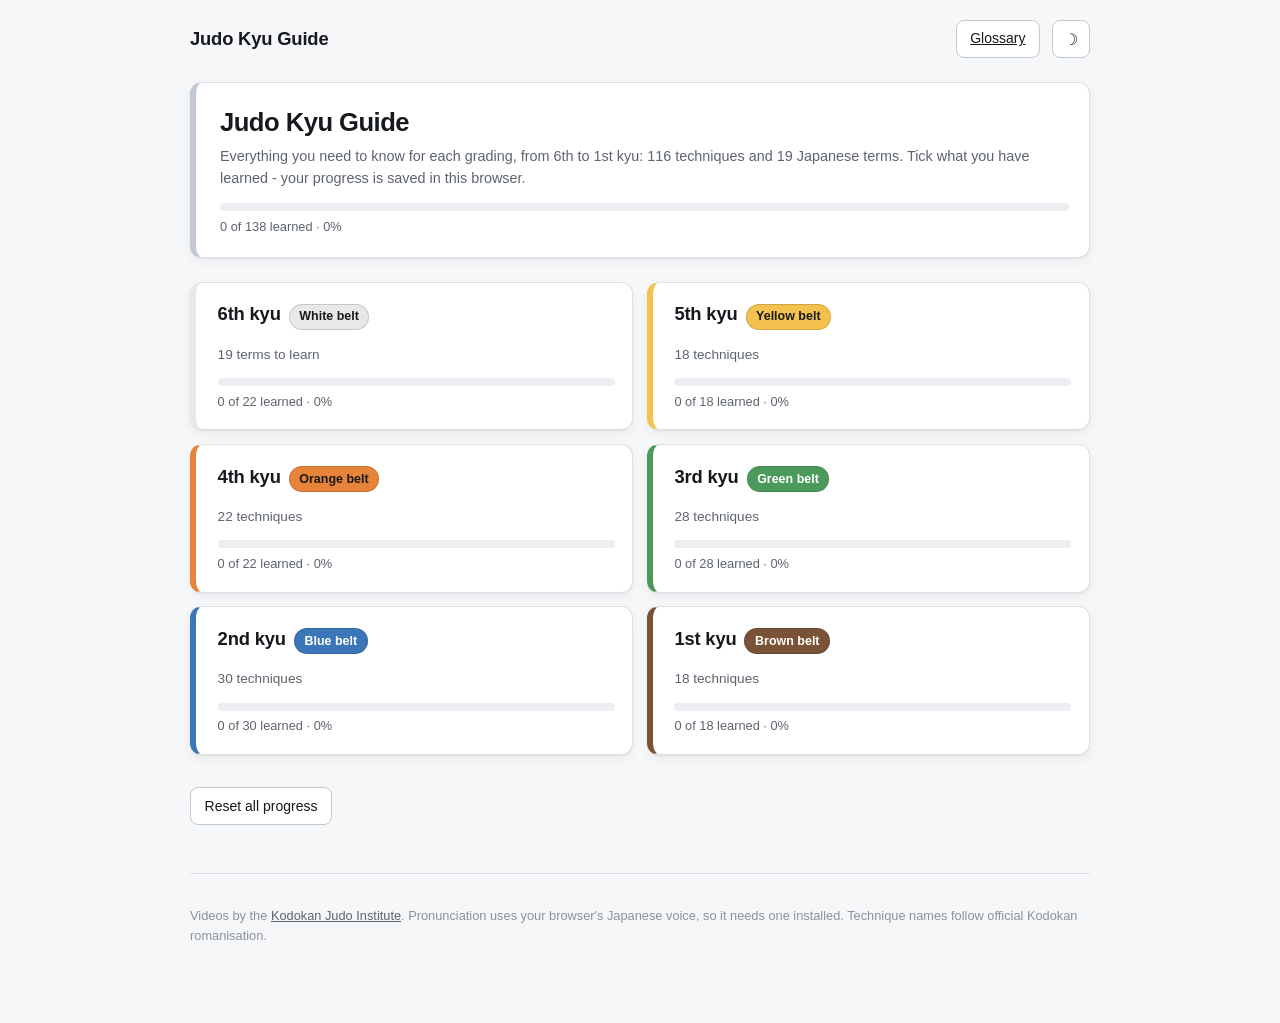
==== index.html @ fed648a0 "Judo Kyu Guide: static kyu grading checklists Static site (no framework, no build step) listing the " ====
<!DOCTYPE html>
<html lang="en" data-theme-init>
<head>
<meta charset="utf-8">
<meta name="viewport" content="width=device-width, initial-scale=1">
<title>Judo Kyu Guide - techniques and terms for every grading</title>
<meta name="description" content="Checklists of the judo techniques and Japanese terms required for each kyu grading, from 6th to 1st kyu, with Kodokan demonstration videos and Japanese pronunciation.">
<link rel="stylesheet" href="assets/css/style.css">
<script>
/* Applied before first paint so a saved dark theme does not flash white. */
try {
  var t = localStorage.getItem('kyu:theme');
  if (t === 'dark' || t === 'light') document.documentElement.setAttribute('data-theme', t);
} catch (e) {}
</script>
</head>
<body data-page="home">

<div class="wrap">
  <header class="site-header">
    <span class="brand">Judo Kyu Guide</span>
    <span class="spacer"></span>
    <a class="btn" href="glossary.html">Glossary</a>
    <button class="btn btn-icon" type="button" data-theme-toggle aria-label="Switch theme"></button>
  </header>

  <p class="notice" data-storage-notice hidden></p>

  <section class="page-head" data-page-head>
    <h1>Judo Kyu Guide</h1>
    <p class="sub">
      Everything you need to know for each grading, from 6th to 1st kyu:
      116 techniques and 19 Japanese terms. Tick what you have learned - your
      progress is saved in this browser.
    </p>
    <div class="progress" data-overall-progress>
      <div class="progress-bar"><div class="progress-fill"></div></div>
      <div class="progress-label"></div>
    </div>
  </section>

  <h2 class="visually-hidden">Grading levels</h2>
  <ul class="level-grid" data-level-grid></ul>

  <p>
    <button class="btn" type="button" data-reset-all>Reset all progress</button>
  </p>
</div>

<footer class="site-footer">
  <div class="wrap">
    <p>
      Videos by the
      <a href="https://www.youtube.com/@kodokanjudoinstitute" target="_blank" rel="noopener noreferrer">Kodokan Judo Institute</a>.
      Pronunciation uses your browser's Japanese voice, so it needs one installed.
      Technique names follow official Kodokan romanisation.
    </p>
  </div>
</footer>

<script src="data/techniques.js"></script>
<script src="data/vocabulary.js"></script>
<script src="assets/js/store.js"></script>
<script src="assets/js/speech.js"></script>
<script src="assets/js/render.js"></script>
<script src="assets/js/app.js"></script>
</body>
</html>
---- assets/css/style.css ----
/* Judo Kyu Guide - single stylesheet, no build step, no frameworks. */

:root {
  --bg: #f6f7f9;
  --bg-card: #ffffff;
  --bg-sunken: #eceef1;
  --text: #16191d;
  --text-dim: #5d646e;
  --text-faint: #8b929c;
  --border: #dde1e6;
  --border-strong: #c3c9d1;
  --accent: #b3271f;
  --accent-text: #ffffff;
  --ok: #2f7d43;
  --shadow: 0 1px 2px rgba(16, 20, 26, 0.06), 0 4px 12px rgba(16, 20, 26, 0.05);
  --radius: 12px;
  --radius-sm: 8px;
  --maxw: 900px;
  --belt: var(--border-strong);
  --belt-text: var(--text);
}

@media (prefers-color-scheme: dark) {
  :root {
    --bg: #14171b;
    --bg-card: #1c2026;
    --bg-sunken: #23282f;
    --text: #e8eaed;
    --text-dim: #a3abb6;
    --text-faint: #7b838e;
    --border: #2e343c;
    --border-strong: #3d444e;
    --accent: #e2564c;
    --accent-text: #14171b;
    --ok: #57b26f;
    --shadow: 0 1px 2px rgba(0, 0, 0, 0.4), 0 4px 14px rgba(0, 0, 0, 0.3);
  }
}

/* Explicit override wins over the media query. */
html[data-theme="light"] {
  --bg: #f6f7f9;
  --bg-card: #ffffff;
  --bg-sunken: #eceef1;
  --text: #16191d;
  --text-dim: #5d646e;
  --text-faint: #8b929c;
  --border: #dde1e6;
  --border-strong: #c3c9d1;
  --accent: #b3271f;
  --accent-text: #ffffff;
  --ok: #2f7d43;
  --shadow: 0 1px 2px rgba(16, 20, 26, 0.06), 0 4px 12px rgba(16, 20, 26, 0.05);
}

html[data-theme="dark"] {
  --bg: #14171b;
  --bg-card: #1c2026;
  --bg-sunken: #23282f;
  --text: #e8eaed;
  --text-dim: #a3abb6;
  --text-faint: #7b838e;
  --border: #2e343c;
  --border-strong: #3d444e;
  --accent: #e2564c;
  --accent-text: #14171b;
  --ok: #57b26f;
  --shadow: 0 1px 2px rgba(0, 0, 0, 0.4), 0 4px 14px rgba(0, 0, 0, 0.3);
}

*,
*::before,
*::after {
  box-sizing: border-box;
}

html {
  -webkit-text-size-adjust: 100%;
}

body {
  margin: 0;
  padding: 0 1rem 4rem;
  background: var(--bg);
  color: var(--text);
  font: 400 16px/1.55 -apple-system, BlinkMacSystemFont, "Segoe UI", Roboto,
    "Helvetica Neue", Arial, sans-serif;
  transition: background-color 0.15s ease, color 0.15s ease;
}

.wrap {
  max-width: var(--maxw);
  margin: 0 auto;
}

a {
  color: var(--accent);
}

a:hover {
  text-decoration: none;
}

:focus-visible {
  outline: 2px solid var(--accent);
  outline-offset: 2px;
  border-radius: 4px;
}

/* ---------------------------------------------------------------- header */

.site-header {
  display: flex;
  align-items: center;
  gap: 0.75rem;
  padding: 1.25rem 0 1rem;
}

.site-header h1,
.site-header .brand {
  margin: 0;
  font-size: 1.15rem;
  font-weight: 700;
  letter-spacing: -0.01em;
  color: var(--text);
  text-decoration: none;
}

.site-header .spacer {
  flex: 1;
}

.btn {
  display: inline-flex;
  align-items: center;
  justify-content: center;
  gap: 0.4rem;
  min-height: 38px;
  padding: 0 0.85rem;
  border: 1px solid var(--border-strong);
  border-radius: var(--radius-sm);
  background: var(--bg-card);
  color: var(--text);
  font-size: 0.875rem;
  font-family: inherit;
  cursor: pointer;
  transition: background-color 0.12s ease, border-color 0.12s ease;
}

.btn:hover {
  background: var(--bg-sunken);
  border-color: var(--text-faint);
}

.btn:active {
  transform: translateY(1px);
}

.btn-icon {
  min-width: 38px;
  padding: 0;
  font-size: 1rem;
}

/* ------------------------------------------------------------ breadcrumb */

.breadcrumb {
  font-size: 0.85rem;
  color: var(--text-dim);
  padding-bottom: 0.5rem;
}

.breadcrumb a {
  color: var(--text-dim);
}

/* ------------------------------------------------------------- page head */

.page-head {
  margin: 0.5rem 0 1.5rem;
  padding: 1.25rem 1.25rem 1.25rem 1.5rem;
  background: var(--bg-card);
  border: 1px solid var(--border);
  border-left: 6px solid var(--belt);
  border-radius: var(--radius);
  box-shadow: var(--shadow);
}

.page-head h1 {
  margin: 0 0 0.15rem;
  font-size: 1.6rem;
  letter-spacing: -0.02em;
}

.page-head .sub {
  margin: 0;
  color: var(--text-dim);
  font-size: 0.9rem;
}

.belt-chip {
  display: inline-block;
  padding: 0.15rem 0.6rem;
  border: 1px solid rgba(0, 0, 0, 0.14);
  border-radius: 999px;
  background: var(--belt);
  color: var(--belt-text);
  font-size: 0.78rem;
  font-weight: 600;
  vertical-align: 2px;
}

/* -------------------------------------------------------------- progress */

.progress {
  margin-top: 0.85rem;
}

.progress-bar {
  height: 8px;
  background: var(--bg-sunken);
  border-radius: 999px;
  overflow: hidden;
}

.progress-fill {
  height: 100%;
  width: 0;
  background: var(--belt);
  border-radius: 999px;
  transition: width 0.25s ease;
}

.progress-fill.is-complete {
  background: var(--ok);
}

.progress-label {
  margin-top: 0.35rem;
  font-size: 0.8rem;
  color: var(--text-dim);
  font-variant-numeric: tabular-nums;
}

/* ----------------------------------------------------------- level cards */

.level-grid {
  display: grid;
  gap: 0.85rem;
  grid-template-columns: 1fr;
  list-style: none;
  margin: 0 0 2rem;
  padding: 0;
}

@media (min-width: 640px) {
  .level-grid {
    grid-template-columns: repeat(2, 1fr);
  }
}

.level-card {
  display: block;
  padding: 1.1rem 1.1rem 1.1rem 1.35rem;
  background: var(--bg-card);
  border: 1px solid var(--border);
  border-left: 6px solid var(--belt);
  border-radius: var(--radius);
  box-shadow: var(--shadow);
  color: inherit;
  text-decoration: none;
  transition: transform 0.12s ease, border-color 0.12s ease;
}

.level-card:hover {
  transform: translateY(-2px);
  border-color: var(--border-strong);
  border-left-color: var(--belt);
}

.level-card .top {
  display: flex;
  align-items: baseline;
  gap: 0.5rem;
  margin-bottom: 0.15rem;
}

.level-card h2 {
  margin: 0;
  font-size: 1.15rem;
  letter-spacing: -0.01em;
}

.level-card .meta {
  color: var(--text-dim);
  font-size: 0.85rem;
}

.level-card .done-mark {
  margin-left: auto;
  color: var(--ok);
  font-weight: 700;
  font-size: 0.9rem;
}

/* ------------------------------------------------------------- toolbar */

.toolbar {
  display: flex;
  flex-wrap: wrap;
  gap: 0.5rem;
  align-items: center;
  margin-bottom: 1.25rem;
}

.search-input {
  flex: 1 1 12rem;
  min-height: 38px;
  padding: 0 0.7rem;
  border: 1px solid var(--border-strong);
  border-radius: var(--radius-sm);
  background: var(--bg-card);
  color: var(--text);
  font: inherit;
  font-size: 0.9rem;
}

.search-input::placeholder {
  color: var(--text-faint);
}

.toggle {
  display: inline-flex;
  align-items: center;
  gap: 0.4rem;
  min-height: 38px;
  padding: 0 0.7rem;
  border: 1px solid var(--border-strong);
  border-radius: var(--radius-sm);
  background: var(--bg-card);
  font-size: 0.875rem;
  cursor: pointer;
  user-select: none;
  white-space: nowrap;
}

.toggle input {
  accent-color: var(--accent);
  cursor: pointer;
}

/* -------------------------------------------------------------- groups */

.group {
  margin-bottom: 1.75rem;
}

.group-head {
  margin: 0 0 0.6rem;
  padding-bottom: 0.4rem;
  border-bottom: 1px solid var(--border);
}

.group-head h2 {
  margin: 0;
  font-size: 1.05rem;
  letter-spacing: -0.01em;
}

.group-head .jp {
  color: var(--text-dim);
  font-weight: 400;
  font-size: 0.95rem;
}

.group-head .en {
  display: block;
  margin-top: 0.1rem;
  color: var(--text-dim);
  font-size: 0.82rem;
  font-weight: 400;
}

.group-head .parent {
  color: var(--text-faint);
  font-size: 0.78rem;
}

/* ------------------------------------------------------------ tech list */

.tech-list {
  list-style: none;
  margin: 0;
  padding: 0;
  display: grid;
  gap: 0.5rem;
}

.tech {
  background: var(--bg-card);
  border: 1px solid var(--border);
  border-radius: var(--radius);
  box-shadow: var(--shadow);
  overflow: hidden;
}

.tech.is-done {
  border-color: var(--ok);
  background: color-mix(in srgb, var(--ok) 6%, var(--bg-card));
}

.tech[hidden] {
  display: none;
}

.tech-main {
  display: flex;
  align-items: flex-start;
  gap: 0.7rem;
  padding: 0.75rem 0.85rem;
}

.tech-check {
  flex: none;
  width: 22px;
  height: 22px;
  margin: 0.15rem 0 0;
  accent-color: var(--ok);
  cursor: pointer;
}

.tech-body {
  flex: 1;
  min-width: 0;
}

.tech-name {
  display: flex;
  flex-wrap: wrap;
  align-items: baseline;
  gap: 0.4rem 0.5rem;
}

.tech-romaji {
  font-weight: 600;
  font-size: 1.02rem;
  letter-spacing: -0.01em;
  cursor: pointer;
}

.tech.is-done .tech-romaji {
  color: var(--text-dim);
  text-decoration: line-through;
  text-decoration-thickness: 1px;
}

.tech-kanji {
  font-size: 1rem;
  color: var(--text-dim);
}

.tech-en {
  display: block;
  margin-top: 0.1rem;
  color: var(--text-dim);
  font-size: 0.85rem;
}

.tech-aka {
  display: block;
  margin-top: 0.15rem;
  color: var(--text-faint);
  font-size: 0.78rem;
}

/* ---------------------------------------------------------- tech actions */

.tech-actions {
  display: flex;
  flex-wrap: wrap;
  gap: 0.4rem;
  margin-top: 0.55rem;
}

.act {
  display: inline-flex;
  align-items: center;
  gap: 0.3rem;
  min-height: 32px;
  padding: 0 0.6rem;
  border: 1px solid var(--border-strong);
  border-radius: 999px;
  background: var(--bg-card);
  color: var(--text-dim);
  font: inherit;
  font-size: 0.8rem;
  text-decoration: none;
  cursor: pointer;
  white-space: nowrap;
  transition: background-color 0.12s ease, color 0.12s ease;
}

.act:hover {
  background: var(--bg-sunken);
  color: var(--text);
}

.act.is-speaking {
  background: var(--accent);
  border-color: var(--accent);
  color: var(--accent-text);
}

.act[disabled] {
  opacity: 0.45;
  cursor: not-allowed;
}

/* --------------------------------------------------------------- badges */

.badge {
  display: inline-block;
  padding: 0.05rem 0.45rem;
  border-radius: 999px;
  background: var(--bg-sunken);
  color: var(--text-dim);
  font-size: 0.7rem;
  font-weight: 600;
  letter-spacing: 0.02em;
  text-transform: uppercase;
  vertical-align: 1px;
}

.badge-variant {
  background: color-mix(in srgb, var(--accent) 14%, var(--bg-sunken));
  color: var(--accent);
}

.badge-related {
  text-transform: none;
  letter-spacing: 0;
  font-weight: 500;
}

/* ---------------------------------------------------------- video embed */

.tech-embed {
  padding: 0 0.85rem 0.85rem;
}

.tech-embed[hidden] {
  display: none;
}

.embed-frame {
  position: relative;
  aspect-ratio: 16 / 9;
  background: #000;
  border-radius: var(--radius-sm);
  overflow: hidden;
}

.embed-frame iframe {
  position: absolute;
  inset: 0;
  width: 100%;
  height: 100%;
  border: 0;
}

/* -------------------------------------------------------------- glossary */

.term {
  padding: 0.85rem;
  background: var(--bg-card);
  border: 1px solid var(--border);
  border-radius: var(--radius);
  box-shadow: var(--shadow);
}

.term.is-done {
  border-color: var(--ok);
  background: color-mix(in srgb, var(--ok) 6%, var(--bg-card));
}

.term-meaning {
  margin: 0.4rem 0 0;
  color: var(--text-dim);
  font-size: 0.88rem;
}

.term-syllables {
  color: var(--text-faint);
  font-size: 0.78rem;
  font-family: ui-monospace, SFMono-Regular, Menlo, monospace;
}

.term-children {
  list-style: none;
  margin: 0.6rem 0 0;
  padding: 0 0 0 0.85rem;
  border-left: 2px solid var(--border);
  display: grid;
  gap: 0.4rem;
}

/* ----------------------------------------------------------------- misc */

.notice {
  margin: 0 0 1rem;
  padding: 0.6rem 0.8rem;
  border: 1px solid var(--border-strong);
  border-radius: var(--radius-sm);
  background: var(--bg-sunken);
  color: var(--text-dim);
  font-size: 0.82rem;
}

.notice[hidden] {
  display: none;
}

.empty {
  padding: 2rem 1rem;
  text-align: center;
  color: var(--text-dim);
  font-size: 0.9rem;
}

.empty[hidden] {
  display: none;
}

.level-nav {
  display: flex;
  justify-content: space-between;
  gap: 0.5rem;
  margin-top: 2rem;
  font-size: 0.875rem;
}

.site-footer {
  max-width: var(--maxw);
  margin: 3rem auto 0;
  padding-top: 1.25rem;
  border-top: 1px solid var(--border);
  color: var(--text-faint);
  font-size: 0.8rem;
}

.site-footer a {
  color: var(--text-dim);
}

.visually-hidden {
  position: absolute;
  width: 1px;
  height: 1px;
  margin: -1px;
  padding: 0;
  overflow: hidden;
  clip: rect(0 0 0 0);
  white-space: nowrap;
  border: 0;
}

@media (prefers-reduced-motion: reduce) {
  *,
  *::before,
  *::after {
    transition-duration: 0.01ms !important;
    animation-duration: 0.01ms !important;
  }
}
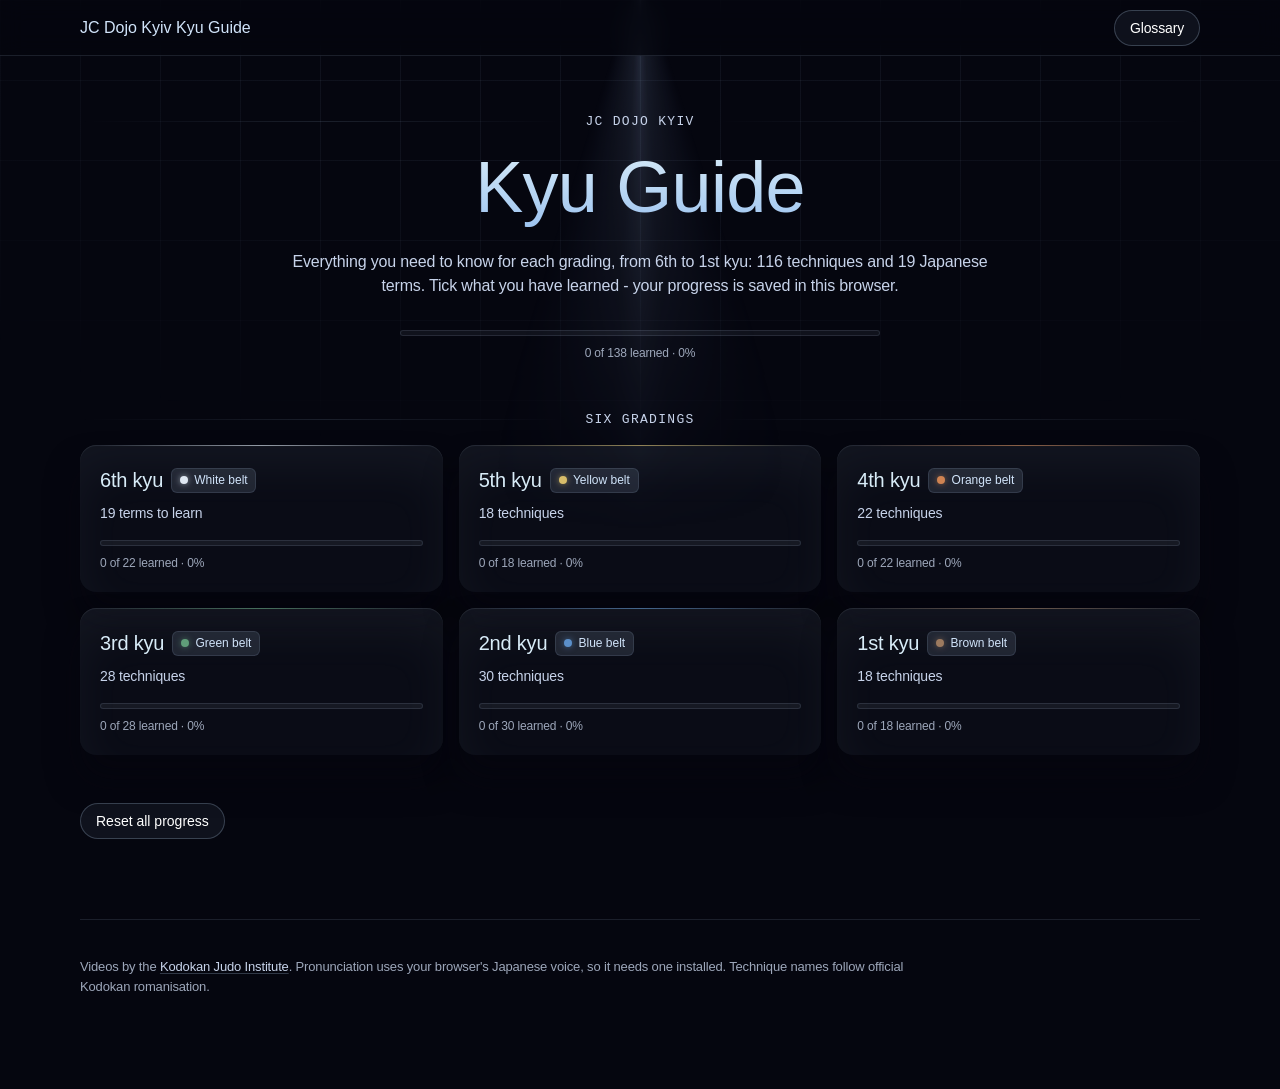
==== commit 55093198: "Rebrand to JC Dojo Kyiv and dark-first design Rebrand the site from "Judo Kyu Guide" to "JC Dojo Kyi" ====
--- a/index.html
+++ b/index.html
@@ -1,33 +1,28 @@
 <!DOCTYPE html>
-<html lang="en" data-theme-init>
+<html lang="en">
 <head>
 <meta charset="utf-8">
 <meta name="viewport" content="width=device-width, initial-scale=1">
-<title>Judo Kyu Guide - techniques and terms for every grading</title>
+<title>JC Dojo Kyiv Kyu Guide - techniques and terms for every grading</title>
 <meta name="description" content="Checklists of the judo techniques and Japanese terms required for each kyu grading, from 6th to 1st kyu, with Kodokan demonstration videos and Japanese pronunciation.">
+<meta name="color-scheme" content="dark">
+<meta name="theme-color" content="#05060f">
 <link rel="stylesheet" href="assets/css/style.css">
-<script>
-/* Applied before first paint so a saved dark theme does not flash white. */
-try {
-  var t = localStorage.getItem('kyu:theme');
-  if (t === 'dark' || t === 'light') document.documentElement.setAttribute('data-theme', t);
-} catch (e) {}
-</script>
 </head>
 <body data-page="home">
 
 <div class="wrap">
   <header class="site-header">
-    <span class="brand">Judo Kyu Guide</span>
+    <span class="brand">JC Dojo Kyiv Kyu Guide</span>
     <span class="spacer"></span>
     <a class="btn" href="glossary.html">Glossary</a>
-    <button class="btn btn-icon" type="button" data-theme-toggle aria-label="Switch theme"></button>
   </header>
 
   <p class="notice" data-storage-notice hidden></p>
 
-  <section class="page-head" data-page-head>
-    <h1>Judo Kyu Guide</h1>
+  <section class="page-head is-hero" data-page-head>
+    <p class="eyebrow">JC Dojo Kyiv</p>
+    <h1>Kyu Guide</h1>
     <p class="sub">
       Everything you need to know for each grading, from 6th to 1st kyu:
       116 techniques and 19 Japanese terms. Tick what you have learned - your
@@ -40,6 +35,7 @@
   </section>
 
   <h2 class="visually-hidden">Grading levels</h2>
+  <p class="eyebrow">Six gradings</p>
   <ul class="level-grid" data-level-grid></ul>
 
   <p>
--- a/assets/css/style.css
+++ b/assets/css/style.css
@@ -1,72 +1,85 @@
-/* Judo Kyu Guide - single stylesheet, no build step, no frameworks. */
+/* JC Dojo Kyiv Kyu Guide - single stylesheet, no build step, no frameworks.
+
+   Design language: "frosted glass cathedral at midnight" (see design.md).
+   Dark-only by design - there is no light theme and no prefers-color-scheme
+   branch, so every token below is the single source of truth.
+
+   Two rules carry most of the look:
+     1. Borders are never solid strokes - they are `inset 0 0 0 1px` shadows of
+        frosted blue-white, so edges glow instead of cutting.
+     2. Elevation is inset highlight + inset glow + cool drop, never a plain
+        drop-shadow. */
 
 :root {
-  --bg: #f6f7f9;
-  --bg-card: #ffffff;
-  --bg-sunken: #eceef1;
-  --text: #16191d;
-  --text-dim: #5d646e;
-  --text-faint: #8b929c;
-  --border: #dde1e6;
-  --border-strong: #c3c9d1;
-  --accent: #b3271f;
-  --accent-text: #ffffff;
-  --ok: #2f7d43;
-  --shadow: 0 1px 2px rgba(16, 20, 26, 0.06), 0 4px 12px rgba(16, 20, 26, 0.05);
-  --radius: 12px;
-  --radius-sm: 8px;
-  --maxw: 900px;
-  --belt: var(--border-strong);
-  --belt-text: var(--text);
-}
-
-@media (prefers-color-scheme: dark) {
-  :root {
-    --bg: #14171b;
-    --bg-card: #1c2026;
-    --bg-sunken: #23282f;
-    --text: #e8eaed;
-    --text-dim: #a3abb6;
-    --text-faint: #7b838e;
-    --border: #2e343c;
-    --border-strong: #3d444e;
-    --accent: #e2564c;
-    --accent-text: #14171b;
-    --ok: #57b26f;
-    --shadow: 0 1px 2px rgba(0, 0, 0, 0.4), 0 4px 14px rgba(0, 0, 0, 0.3);
-  }
-}
-
-/* Explicit override wins over the media query. */
-html[data-theme="light"] {
-  --bg: #f6f7f9;
-  --bg-card: #ffffff;
-  --bg-sunken: #eceef1;
-  --text: #16191d;
-  --text-dim: #5d646e;
-  --text-faint: #8b929c;
-  --border: #dde1e6;
-  --border-strong: #c3c9d1;
-  --accent: #b3271f;
-  --accent-text: #ffffff;
-  --ok: #2f7d43;
-  --shadow: 0 1px 2px rgba(16, 20, 26, 0.06), 0 4px 12px rgba(16, 20, 26, 0.05);
-}
-
-html[data-theme="dark"] {
-  --bg: #14171b;
-  --bg-card: #1c2026;
-  --bg-sunken: #23282f;
-  --text: #e8eaed;
-  --text-dim: #a3abb6;
-  --text-faint: #7b838e;
-  --border: #2e343c;
-  --border-strong: #3d444e;
-  --accent: #e2564c;
-  --accent-text: #14171b;
-  --ok: #57b26f;
-  --shadow: 0 1px 2px rgba(0, 0, 0, 0.4), 0 4px 14px rgba(0, 0, 0, 0.3);
-}
+  /* --------------------------------------------------------- design tokens */
+  --color-midnight-canvas: #05060f;
+  --color-fog-veil: #9da7ba;
+  --color-moon-mist: #c7d3ea;
+  --color-frost-glow: #d1e4fa;
+  --color-ice-highlight: #d8ecf8;
+  --color-pure-white: #ffffff;
+  --color-void-violet: #663af3;
+  --gradient-skywash: linear-gradient(180deg, #d8ecf8 0%, #98c0ef 100%);
+
+  /* Hairlines. 0.12 is the ambient edge; interactive controls step up to 0.24
+     so their outline clears the WCAG 3:1 floor for UI components. */
+  --edge: rgba(186, 215, 247, 0.12);
+  --edge-strong: rgba(186, 215, 247, 0.24);
+  --hairline: inset 0 0 0 1px var(--edge);
+  --hairline-strong: inset 0 0 0 1px var(--edge-strong);
+
+  /* Translucent surfaces, brightest last. */
+  --surface-glass: rgba(186, 214, 247, 0.03);
+  --surface-wash: rgba(186, 214, 247, 0.06);
+  --surface-wash-hi: rgba(186, 214, 247, 0.12);
+  --surface-deep: rgba(5, 6, 15, 0.72);
+
+  /* --------------------------------------------------------------- aliases */
+  --bg: var(--color-midnight-canvas);
+  --text: var(--color-frost-glow);
+  --text-head: var(--color-ice-highlight);
+  --text-dim: var(--color-moon-mist);
+  --text-faint: var(--color-fog-veil);
+  --accent: var(--color-void-violet);
+  --accent-text: var(--color-pure-white);
+
+  /* ------------------------------------------------------------- elevation */
+  --glow-sm: 0 0 6px rgba(186, 207, 247, 0.32);
+  --lift-card: inset 0 1px 1px rgba(199, 211, 234, 0.12),
+    inset 0 24px 48px rgba(199, 211, 234, 0.05),
+    0 24px 32px rgba(6, 6, 14, 0.7);
+  --lift-modal: inset 0 1px 1px rgba(216, 236, 248, 0.2),
+    inset 0 24px 48px rgba(168, 216, 245, 0.06),
+    0 16px 32px rgba(0, 0, 0, 0.3);
+
+  /* ------------------------------------------------------------ typography */
+  --font-ui: -apple-system, BlinkMacSystemFont, "Segoe UI", Roboto,
+    "Helvetica Neue", Arial, sans-serif;
+  /* Avenir Next at weight 500 gives the wide, calm display presence the system
+     asks for; it degrades to Segoe UI / Roboto elsewhere without reflowing. */
+  --font-display: "Avenir Next", Avenir, "Segoe UI Variable Display", "Segoe UI",
+    "Helvetica Neue", -apple-system, sans-serif;
+  --font-eyebrow: ui-monospace, SFMono-Regular, Menlo, Consolas,
+    "Liberation Mono", monospace;
+  /* Explicit Japanese stack: without it macOS can pick Hiragino Sans GB, which
+     renders Simplified Chinese glyph forms for shared kanji. */
+  --font-ja: "Hiragino Sans", "Hiragino Kaku Gothic ProN", "Yu Gothic Medium",
+    "Yu Gothic", "Noto Sans JP", "MS Gothic", sans-serif;
+
+  /* ---------------------------------------------------------------- shapes */
+  --radius-card: 16px;
+  --radius-input: 6px;
+  --radius-pill: 999px;
+  --maxw: 1120px;
+  --maxw-read: 860px;
+  --header-h: 56px;
+
+  /* Overridden per level by the belt colour. Only the hue is needed: the belt is
+     never used as a fill, so it has no paired foreground colour. */
+  --belt: var(--color-moon-mist);
+}
+
+/* ============================================================ foundations */
 
 *,
 *::before,
@@ -74,18 +87,74 @@
   box-sizing: border-box;
 }
 
+/* The canvas colour lives on <html>, never on <body>. The ambient layers below
+   are body::before / body::after with a negative z-index, and those paint above
+   the root background but *underneath* any background on body itself - body has
+   no stacking context of its own, so an opaque body background would hide them
+   completely. */
 html {
   -webkit-text-size-adjust: 100%;
+  background: var(--bg);
 }
 
 body {
   margin: 0;
-  padding: 0 1rem 4rem;
-  background: var(--bg);
+  padding: 0 1rem 5rem;
   color: var(--text);
-  font: 400 16px/1.55 -apple-system, BlinkMacSystemFont, "Segoe UI", Roboto,
-    "Helvetica Neue", Arial, sans-serif;
-  transition: background-color 0.15s ease, color 0.15s ease;
+  font: 400 16px/1.5 var(--font-ui);
+  letter-spacing: -0.01em;
+  min-height: 100vh;
+  position: relative;
+}
+
+/* Ambient blueprint grid - fixed, so it never scrolls with the content. */
+body::before {
+  content: "";
+  position: fixed;
+  inset: 0;
+  z-index: -2;
+  pointer-events: none;
+  background-image: repeating-linear-gradient(
+      to right,
+      rgba(186, 215, 247, 0.06) 0 1px,
+      transparent 1px 80px
+    ),
+    repeating-linear-gradient(
+      to bottom,
+      rgba(186, 215, 247, 0.06) 0 1px,
+      transparent 1px 80px
+    );
+  -webkit-mask-image: radial-gradient(ellipse 100% 70% at 50% 0%, #000 30%, transparent 75%);
+  mask-image: radial-gradient(ellipse 100% 70% at 50% 0%, #000 30%, transparent 75%);
+}
+
+/* Conic spotlight halo anchoring the top of the page. */
+body::after {
+  content: "";
+  position: fixed;
+  /* Pinned to both edges instead of a 160vw box centred with translateX: a
+     fixed element wider than the viewport enlarges the scrollable overflow
+     area, which produced a horizontal scrollbar on narrow screens. The conic
+     gradient is already centred by `at 50% -5%`, so no extra width is needed. */
+  top: 0;
+  left: 0;
+  right: 0;
+  height: 70vh;
+  z-index: -1;
+  pointer-events: none;
+  opacity: 0.55;
+  background: conic-gradient(
+    at 50% -5%,
+    transparent 45%,
+    rgba(124, 145, 182, 0.3) 49%,
+    rgba(124, 145, 182, 0.5) 50%,
+    rgba(124, 145, 182, 0.3) 51%,
+    transparent 55%
+  );
+  /* Without this the beam ends on a hard horizontal line and visibly brightens
+     whatever card it lands on; fade it out well before the content starts. */
+  -webkit-mask-image: linear-gradient(to bottom, #000 0%, transparent 85%);
+  mask-image: linear-gradient(to bottom, #000 0%, transparent 85%);
 }
 
 .wrap {
@@ -94,11 +163,14 @@
 }
 
 a {
-  color: var(--accent);
+  color: var(--text);
+  text-decoration-color: var(--edge-strong);
+  text-underline-offset: 2px;
 }
 
 a:hover {
-  text-decoration: none;
+  color: var(--color-ice-highlight);
+  text-decoration-color: currentColor;
 }
 
 :focus-visible {
@@ -107,119 +179,251 @@
   border-radius: 4px;
 }
 
-/* ---------------------------------------------------------------- header */
+[lang="ja"] {
+  font-family: var(--font-ja);
+}
+
+/* ================================================================= header */
 
 .site-header {
+  position: sticky;
+  top: 0;
+  z-index: 20;
   display: flex;
   align-items: center;
   gap: 0.75rem;
-  padding: 1.25rem 0 1rem;
+  max-width: var(--maxw);
+  margin: 0 auto;
+  /* Fixed height so the full-bleed bar below can match it exactly. */
+  height: var(--header-h);
+}
+
+/* The frosted bar is a separate fixed layer rather than an absolute one bleeding
+   to -50vw: an absolute element wider than the viewport adds a horizontal
+   scrollbar, and `overflow-x: hidden` on html/body would break position:sticky.
+   The header is always the first element on the page, so top:0 lines up. */
+.site-header::before {
+  content: "";
+  position: fixed;
+  top: 0;
+  left: 0;
+  right: 0;
+  height: var(--header-h);
+  z-index: -1;
+  background: var(--surface-deep);
+  -webkit-backdrop-filter: blur(12px);
+  backdrop-filter: blur(12px);
+  box-shadow: inset 0 -1px 0 var(--edge);
 }
 
 .site-header h1,
 .site-header .brand {
   margin: 0;
-  font-size: 1.15rem;
-  font-weight: 700;
-  letter-spacing: -0.01em;
+  font-family: var(--font-display);
+  font-size: 1rem;
+  font-weight: 500;
+  letter-spacing: 0;
   color: var(--text);
   text-decoration: none;
+  white-space: nowrap;
+}
+
+.site-header .brand:hover {
+  color: var(--color-ice-highlight);
 }
 
 .site-header .spacer {
   flex: 1;
 }
 
-.btn {
+/* ================================================================ buttons */
+
+/* Every interactive pill shares this shape: 999px radius, frost wash fill and
+   a 1px inset hairline instead of a border. */
+.btn,
+.act,
+.toggle {
   display: inline-flex;
   align-items: center;
   justify-content: center;
   gap: 0.4rem;
-  min-height: 38px;
-  padding: 0 0.85rem;
-  border: 1px solid var(--border-strong);
-  border-radius: var(--radius-sm);
-  background: var(--bg-card);
-  color: var(--text);
-  font-size: 0.875rem;
+  border: 0;
+  border-radius: var(--radius-pill);
+  background: var(--surface-wash);
+  box-shadow: var(--hairline-strong);
+  color: var(--color-pure-white);
   font-family: inherit;
   cursor: pointer;
-  transition: background-color 0.12s ease, border-color 0.12s ease;
-}
-
-.btn:hover {
-  background: var(--bg-sunken);
-  border-color: var(--text-faint);
-}
-
-.btn:active {
-  transform: translateY(1px);
+  transition: background-color 0.15s ease, box-shadow 0.15s ease, color 0.15s ease;
+}
+
+.btn {
+  min-height: 36px;
+  padding: 0 1rem;
+  font-size: 0.875rem;
+  font-weight: 500;
+  text-decoration: none;
+}
+
+.btn:hover,
+.toggle:hover {
+  background: var(--surface-wash-hi);
 }
 
 .btn-icon {
-  min-width: 38px;
+  min-width: 36px;
   padding: 0;
   font-size: 1rem;
 }
 
-/* ------------------------------------------------------------ breadcrumb */
-
-.breadcrumb {
-  font-size: 0.85rem;
-  color: var(--text-dim);
-  padding-bottom: 0.5rem;
-}
-
-.breadcrumb a {
-  color: var(--text-dim);
-}
-
-/* ------------------------------------------------------------- page head */
+/* ============================================================= eyebrow row */
+
+/* All-caps section marker flanked by fading hairlines. */
+.eyebrow {
+  display: flex;
+  align-items: center;
+  gap: 1rem;
+  margin: 0 0 1rem;
+  font-family: var(--font-eyebrow);
+  font-size: 0.8125rem;
+  font-weight: 400;
+  letter-spacing: 0.1em;
+  text-transform: uppercase;
+  color: var(--text-dim);
+  font-feature-settings: "tnum" on;
+}
+
+.eyebrow::before,
+.eyebrow::after {
+  content: "";
+  flex: 1;
+  height: 1px;
+  background: linear-gradient(90deg, transparent, var(--edge), transparent);
+}
+
+.eyebrow.is-start::before {
+  display: none;
+}
+
+/* ============================================================== hero head */
 
 .page-head {
-  margin: 0.5rem 0 1.5rem;
-  padding: 1.25rem 1.25rem 1.25rem 1.5rem;
-  background: var(--bg-card);
-  border: 1px solid var(--border);
-  border-left: 6px solid var(--belt);
-  border-radius: var(--radius);
-  box-shadow: var(--shadow);
+  margin: 2rem 0 2.5rem;
+  padding: 1.5rem;
+  background: var(--surface-glass);
+  border-radius: var(--radius-card);
+  box-shadow: var(--lift-card);
+}
+
+.page-head.is-hero {
+  margin: 3.5rem 0 3rem;
+  padding: 0;
+  background: none;
+  box-shadow: none;
+  text-align: center;
 }
 
 .page-head h1 {
-  margin: 0 0 0.15rem;
-  font-size: 1.6rem;
-  letter-spacing: -0.02em;
+  margin: 0 0 0.35rem;
+  font-family: var(--font-display);
+  font-size: clamp(1.6rem, 5vw, 2.25rem);
+  font-weight: 500;
+  line-height: 1.16;
+  letter-spacing: -0.01em;
+  color: var(--text-head);
+  display: flex;
+  flex-wrap: wrap;
+  align-items: center;
+  gap: 0.6rem;
+}
+
+/* The hero wordmark is the one place the Skywash gradient is allowed. */
+.page-head.is-hero h1 {
+  display: block;
+  font-size: clamp(2.5rem, 11vw, 4.5rem);
+  line-height: 1.1;
+  margin: 0 0 1rem;
+  background: var(--gradient-skywash);
+  -webkit-background-clip: text;
+  background-clip: text;
+  -webkit-text-fill-color: transparent;
+  color: transparent;
+  padding-bottom: 0.1em;
 }
 
 .page-head .sub {
   margin: 0;
   color: var(--text-dim);
-  font-size: 0.9rem;
-}
-
+  font-size: 0.95rem;
+  max-width: var(--maxw-read);
+}
+
+.page-head.is-hero .sub {
+  margin: 0 auto;
+  font-size: 1rem;
+  max-width: 44rem;
+}
+
+.page-head.is-hero .progress {
+  max-width: 30rem;
+  margin: 2rem auto 0;
+}
+
+/* ================================================================== belts */
+
+/* The belt colour is a signal, not a fill: a small dot plus the progress bar.
+   Large tinted areas would fight the monochrome system. */
 .belt-chip {
-  display: inline-block;
-  padding: 0.15rem 0.6rem;
-  border: 1px solid rgba(0, 0, 0, 0.14);
-  border-radius: 999px;
+  display: inline-flex;
+  align-items: center;
+  gap: 0.4rem;
+  padding: 0.2rem 0.55rem;
+  border-radius: var(--radius-input);
+  background: var(--surface-wash-hi);
+  box-shadow: var(--hairline);
+  color: var(--text);
+  font-family: var(--font-ui);
+  font-size: 0.75rem;
+  font-weight: 500;
+  letter-spacing: 0;
+  white-space: nowrap;
+}
+
+.belt-chip::before {
+  content: "";
+  width: 8px;
+  height: 8px;
+  border-radius: 50%;
   background: var(--belt);
-  color: var(--belt-text);
-  font-size: 0.78rem;
-  font-weight: 600;
-  vertical-align: 2px;
-}
-
-/* -------------------------------------------------------------- progress */
-
-.progress {
-  margin-top: 0.85rem;
-}
+  box-shadow: 0 0 6px color-mix(in srgb, var(--belt) 60%, transparent);
+  flex: none;
+}
+
+/* ============================================================= breadcrumb */
+
+.breadcrumb {
+  padding: 1.25rem 0 0;
+  font-size: 0.8125rem;
+  color: var(--text-faint);
+}
+
+.breadcrumb a {
+  color: var(--text-dim);
+  text-decoration: none;
+}
+
+.breadcrumb a:hover {
+  color: var(--text-head);
+  text-decoration: underline;
+}
+
+/* =============================================================== progress */
 
 .progress-bar {
-  height: 8px;
-  background: var(--bg-sunken);
-  border-radius: 999px;
+  height: 6px;
+  background: rgba(199, 211, 234, 0.06);
+  border-radius: var(--radius-pill);
+  box-shadow: var(--hairline);
   overflow: hidden;
 }
 
@@ -227,29 +431,31 @@
   height: 100%;
   width: 0;
   background: var(--belt);
-  border-radius: 999px;
-  transition: width 0.25s ease;
-}
-
+  border-radius: var(--radius-pill);
+  transition: width 0.3s ease, background-color 0.3s ease;
+}
+
+/* Completion is the one moment Void Violet appears. */
 .progress-fill.is-complete {
-  background: var(--ok);
+  background: var(--accent);
+  box-shadow: var(--glow-sm);
 }
 
 .progress-label {
-  margin-top: 0.35rem;
-  font-size: 0.8rem;
-  color: var(--text-dim);
+  margin-top: 0.5rem;
+  font-size: 0.75rem;
+  color: var(--text-faint);
   font-variant-numeric: tabular-nums;
 }
 
-/* ----------------------------------------------------------- level cards */
+/* ============================================================ level cards */
 
 .level-grid {
   display: grid;
-  gap: 0.85rem;
+  gap: 1rem;
   grid-template-columns: 1fr;
   list-style: none;
-  margin: 0 0 2rem;
+  margin: 0 0 3rem;
   padding: 0;
 }
 
@@ -259,87 +465,117 @@
   }
 }
 
+@media (min-width: 960px) {
+  .level-grid {
+    grid-template-columns: repeat(3, 1fr);
+  }
+}
+
 .level-card {
+  position: relative;
   display: block;
-  padding: 1.1rem 1.1rem 1.1rem 1.35rem;
-  background: var(--bg-card);
-  border: 1px solid var(--border);
-  border-left: 6px solid var(--belt);
-  border-radius: var(--radius);
-  box-shadow: var(--shadow);
+  height: 100%;
+  padding: 1.25rem;
+  background: var(--surface-glass);
+  border-radius: var(--radius-card);
+  box-shadow: var(--lift-card);
   color: inherit;
   text-decoration: none;
-  transition: transform 0.12s ease, border-color 0.12s ease;
+  overflow: hidden;
+  transition: transform 0.2s ease, box-shadow 0.2s ease;
+}
+
+/* Belt-tinted top hairline - the only chromatic edge on the card. */
+.level-card::before {
+  content: "";
+  position: absolute;
+  top: 0;
+  left: 1.25rem;
+  right: 1.25rem;
+  height: 1px;
+  background: linear-gradient(90deg, transparent, var(--belt), transparent);
+  opacity: 0.6;
 }
 
 .level-card:hover {
-  transform: translateY(-2px);
-  border-color: var(--border-strong);
-  border-left-color: var(--belt);
+  transform: translateY(-3px);
+  box-shadow: var(--lift-modal);
 }
 
 .level-card .top {
   display: flex;
-  align-items: baseline;
+  flex-wrap: wrap;
+  align-items: center;
   gap: 0.5rem;
-  margin-bottom: 0.15rem;
+  margin-bottom: 0.5rem;
 }
 
 .level-card h2 {
   margin: 0;
-  font-size: 1.15rem;
+  font-family: var(--font-display);
+  font-size: 1.25rem;
+  font-weight: 500;
   letter-spacing: -0.01em;
+  color: var(--text-head);
 }
 
 .level-card .meta {
-  color: var(--text-dim);
-  font-size: 0.85rem;
+  margin: 0 0 1rem;
+  color: var(--text-dim);
+  font-size: 0.875rem;
 }
 
 .level-card .done-mark {
   margin-left: auto;
-  color: var(--ok);
-  font-weight: 700;
-  font-size: 0.9rem;
-}
-
-/* ------------------------------------------------------------- toolbar */
+  color: var(--accent-text);
+  background: var(--accent);
+  border-radius: var(--radius-pill);
+  padding: 0.1rem 0.5rem;
+  font-size: 0.7rem;
+  font-weight: 600;
+  white-space: nowrap;
+}
+
+/* ================================================================ toolbar */
 
 .toolbar {
   display: flex;
   flex-wrap: wrap;
   gap: 0.5rem;
   align-items: center;
-  margin-bottom: 1.25rem;
+  margin-bottom: 1.5rem;
+  max-width: var(--maxw-read);
 }
 
 .search-input {
   flex: 1 1 12rem;
   min-height: 38px;
-  padding: 0 0.7rem;
-  border: 1px solid var(--border-strong);
-  border-radius: var(--radius-sm);
-  background: var(--bg-card);
-  color: var(--text);
+  padding: 0 0.85rem;
+  border: 0;
+  border-radius: var(--radius-input);
+  background: rgba(199, 211, 234, 0.06);
+  box-shadow: var(--hairline-strong);
+  color: var(--color-pure-white);
   font: inherit;
   font-size: 0.9rem;
+  transition: box-shadow 0.15s ease;
 }
 
 .search-input::placeholder {
-  color: var(--text-faint);
+  color: var(--text-dim);
+  opacity: 0.6;
+}
+
+.search-input:focus {
+  outline: none;
+  box-shadow: inset 0 0 0 1px rgba(186, 215, 247, 0.4);
 }
 
 .toggle {
-  display: inline-flex;
-  align-items: center;
-  gap: 0.4rem;
   min-height: 38px;
-  padding: 0 0.7rem;
-  border: 1px solid var(--border-strong);
-  border-radius: var(--radius-sm);
-  background: var(--bg-card);
-  font-size: 0.875rem;
-  cursor: pointer;
+  padding: 0 0.85rem;
+  font-size: 0.8125rem;
+  color: var(--text);
   user-select: none;
   white-space: nowrap;
 }
@@ -347,46 +583,66 @@
 .toggle input {
   accent-color: var(--accent);
   cursor: pointer;
-}
-
-/* -------------------------------------------------------------- groups */
+  width: 16px;
+  height: 16px;
+}
+
+/* ================================================================= groups */
 
 .group {
-  margin-bottom: 1.75rem;
-}
-
+  margin-bottom: 3rem;
+  max-width: var(--maxw-read);
+}
+
+.group[hidden] {
+  display: none;
+}
+
+/* The group heading uses the eyebrow pattern: tracked caps between hairlines. */
 .group-head {
-  margin: 0 0 0.6rem;
-  padding-bottom: 0.4rem;
-  border-bottom: 1px solid var(--border);
+  margin: 0 0 1rem;
 }
 
 .group-head h2 {
-  margin: 0;
-  font-size: 1.05rem;
-  letter-spacing: -0.01em;
+  display: flex;
+  align-items: center;
+  gap: 0.75rem;
+  margin: 0 0 0.4rem;
+  font-family: var(--font-eyebrow);
+  font-size: 0.8125rem;
+  font-weight: 400;
+  letter-spacing: 0.1em;
+  text-transform: uppercase;
+  color: var(--text-dim);
+}
+
+.group-head h2::after {
+  content: "";
+  flex: 1;
+  height: 1px;
+  background: linear-gradient(90deg, var(--edge), transparent);
 }
 
 .group-head .jp {
-  color: var(--text-dim);
-  font-weight: 400;
-  font-size: 0.95rem;
+  font-family: var(--font-ja);
+  font-size: 0.875rem;
+  letter-spacing: 0;
+  text-transform: none;
+  color: var(--text-faint);
 }
 
 .group-head .en {
   display: block;
-  margin-top: 0.1rem;
-  color: var(--text-dim);
-  font-size: 0.82rem;
-  font-weight: 400;
+  color: var(--text-faint);
+  font-size: 0.8125rem;
 }
 
 .group-head .parent {
   color: var(--text-faint);
-  font-size: 0.78rem;
-}
-
-/* ------------------------------------------------------------ tech list */
+  opacity: 0.75;
+}
+
+/* =========================================================== technique row */
 
 .tech-list {
   list-style: none;
@@ -394,19 +650,22 @@
   padding: 0;
   display: grid;
   gap: 0.5rem;
+  max-width: var(--maxw-read);
 }
 
 .tech {
-  background: var(--bg-card);
-  border: 1px solid var(--border);
-  border-radius: var(--radius);
-  box-shadow: var(--shadow);
+  background: var(--surface-glass);
+  border-radius: var(--radius-card);
+  box-shadow: var(--lift-card);
   overflow: hidden;
-}
-
+  transition: box-shadow 0.2s ease;
+}
+
+/* Learned rows step back: violet hairline, dimmed title, no extra fill. */
 .tech.is-done {
-  border-color: var(--ok);
-  background: color-mix(in srgb, var(--ok) 6%, var(--bg-card));
+  background: rgba(102, 58, 243, 0.05);
+  box-shadow: inset 0 0 0 1px rgba(102, 58, 243, 0.45),
+    inset 0 1px 1px rgba(216, 236, 248, 0.12);
 }
 
 .tech[hidden] {
@@ -416,16 +675,16 @@
 .tech-main {
   display: flex;
   align-items: flex-start;
-  gap: 0.7rem;
-  padding: 0.75rem 0.85rem;
+  gap: 0.85rem;
+  padding: 1rem;
 }
 
 .tech-check {
   flex: none;
-  width: 22px;
-  height: 22px;
-  margin: 0.15rem 0 0;
-  accent-color: var(--ok);
+  width: 20px;
+  height: 20px;
+  margin: 0.1rem 0 0;
+  accent-color: var(--accent);
   cursor: pointer;
 }
 
@@ -438,20 +697,23 @@
   display: flex;
   flex-wrap: wrap;
   align-items: baseline;
-  gap: 0.4rem 0.5rem;
+  gap: 0.4rem 0.6rem;
 }
 
 .tech-romaji {
-  font-weight: 600;
-  font-size: 1.02rem;
+  font-family: var(--font-display);
+  font-weight: 500;
+  font-size: 1.0625rem;
   letter-spacing: -0.01em;
+  color: var(--text-head);
   cursor: pointer;
 }
 
 .tech.is-done .tech-romaji {
-  color: var(--text-dim);
+  color: var(--text-faint);
   text-decoration: line-through;
   text-decoration-thickness: 1px;
+  text-decoration-color: var(--accent);
 }
 
 .tech-kanji {
@@ -461,91 +723,91 @@
 
 .tech-en {
   display: block;
-  margin-top: 0.1rem;
-  color: var(--text-dim);
-  font-size: 0.85rem;
+  margin-top: 0.2rem;
+  color: var(--text-dim);
+  font-size: 0.875rem;
 }
 
 .tech-aka {
   display: block;
-  margin-top: 0.15rem;
-  color: var(--text-faint);
-  font-size: 0.78rem;
-}
-
-/* ---------------------------------------------------------- tech actions */
+  margin-top: 0.2rem;
+  color: var(--text-faint);
+  font-size: 0.8125rem;
+}
+
+/* =========================================================== row actions */
 
 .tech-actions {
   display: flex;
   flex-wrap: wrap;
+  align-items: center;
   gap: 0.4rem;
-  margin-top: 0.55rem;
+  margin-top: 0.75rem;
 }
 
 .act {
-  display: inline-flex;
-  align-items: center;
-  gap: 0.3rem;
-  min-height: 32px;
-  padding: 0 0.6rem;
-  border: 1px solid var(--border-strong);
-  border-radius: 999px;
-  background: var(--bg-card);
-  color: var(--text-dim);
-  font: inherit;
-  font-size: 0.8rem;
+  min-height: 30px;
+  padding: 0 0.7rem;
+  background: transparent;
+  box-shadow: var(--hairline-strong);
+  color: var(--text-dim);
+  font-size: 0.75rem;
+  font-weight: 500;
   text-decoration: none;
-  cursor: pointer;
   white-space: nowrap;
-  transition: background-color 0.12s ease, color 0.12s ease;
 }
 
 .act:hover {
-  background: var(--bg-sunken);
-  color: var(--text);
+  background: var(--surface-wash);
+  color: var(--color-pure-white);
 }
 
 .act.is-speaking {
   background: var(--accent);
-  border-color: var(--accent);
+  box-shadow: none;
   color: var(--accent-text);
 }
 
 .act[disabled] {
-  opacity: 0.45;
+  opacity: 0.4;
   cursor: not-allowed;
 }
 
-/* --------------------------------------------------------------- badges */
+.act[disabled]:hover {
+  background: transparent;
+  color: var(--text-dim);
+}
+
+/* ================================================================= badges */
 
 .badge {
   display: inline-block;
-  padding: 0.05rem 0.45rem;
-  border-radius: 999px;
-  background: var(--bg-sunken);
-  color: var(--text-dim);
-  font-size: 0.7rem;
-  font-weight: 600;
+  padding: 0.2rem 0.45rem;
+  border-radius: var(--radius-input);
+  background: rgba(199, 211, 234, 0.12);
+  box-shadow: var(--hairline);
+  color: var(--color-frost-glow);
+  font-size: 0.6875rem;
+  font-weight: 500;
   letter-spacing: 0.02em;
   text-transform: uppercase;
-  vertical-align: 1px;
 }
 
 .badge-variant {
-  background: color-mix(in srgb, var(--accent) 14%, var(--bg-sunken));
-  color: var(--accent);
+  color: var(--color-ice-highlight);
 }
 
 .badge-related {
   text-transform: none;
   letter-spacing: 0;
-  font-weight: 500;
-}
-
-/* ---------------------------------------------------------- video embed */
+  color: var(--text-faint);
+  background: transparent;
+}
+
+/* =========================================================== video embed */
 
 .tech-embed {
-  padding: 0 0.85rem 0.85rem;
+  padding: 0 1rem 1rem;
 }
 
 .tech-embed[hidden] {
@@ -556,7 +818,8 @@
   position: relative;
   aspect-ratio: 16 / 9;
   background: #000;
-  border-radius: var(--radius-sm);
+  border-radius: var(--radius-input);
+  box-shadow: var(--hairline);
   overflow: hidden;
 }
 
@@ -568,52 +831,64 @@
   border: 0;
 }
 
-/* -------------------------------------------------------------- glossary */
-
-.term {
+/* =============================================================== glossary */
+
+/* Term rows reuse the .tech card; .term only tightens the internal rhythm,
+   because a term carries a meaning paragraph instead of video actions. */
+.term .tech-main {
   padding: 0.85rem;
-  background: var(--bg-card);
-  border: 1px solid var(--border);
-  border-radius: var(--radius);
-  box-shadow: var(--shadow);
-}
-
-.term.is-done {
-  border-color: var(--ok);
-  background: color-mix(in srgb, var(--ok) 6%, var(--bg-card));
 }
 
 .term-meaning {
   margin: 0.4rem 0 0;
   color: var(--text-dim);
-  font-size: 0.88rem;
+  font-size: 0.875rem;
 }
 
 .term-syllables {
   color: var(--text-faint);
-  font-size: 0.78rem;
-  font-family: ui-monospace, SFMono-Regular, Menlo, monospace;
+  font-size: 0.75rem;
+  font-family: var(--font-eyebrow);
+  letter-spacing: 0.02em;
 }
 
 .term-children {
   list-style: none;
-  margin: 0.6rem 0 0;
-  padding: 0 0 0 0.85rem;
-  border-left: 2px solid var(--border);
+  margin: 0 1rem 1rem 2.85rem;
+  padding: 0;
   display: grid;
   gap: 0.4rem;
 }
 
-/* ----------------------------------------------------------------- misc */
+/* Nested rows sit inside a parent card, so they drop their own elevation. */
+.term-children .tech {
+  background: var(--surface-wash);
+  box-shadow: var(--hairline);
+}
+
+.term-children .tech.is-done {
+  background: rgba(102, 58, 243, 0.05);
+  box-shadow: inset 0 0 0 1px rgba(102, 58, 243, 0.45);
+}
+
+.term-children .tech-main {
+  padding: 0.6rem 0.75rem;
+}
+
+.term-children .tech-romaji {
+  font-size: 0.9375rem;
+}
+
+/* =================================================================== misc */
 
 .notice {
-  margin: 0 0 1rem;
-  padding: 0.6rem 0.8rem;
-  border: 1px solid var(--border-strong);
-  border-radius: var(--radius-sm);
-  background: var(--bg-sunken);
-  color: var(--text-dim);
-  font-size: 0.82rem;
+  margin: 1.25rem 0 0;
+  padding: 0.7rem 0.9rem;
+  border-radius: var(--radius-input);
+  background: var(--surface-wash);
+  box-shadow: var(--hairline);
+  color: var(--text-dim);
+  font-size: 0.8125rem;
 }
 
 .notice[hidden] {
@@ -621,9 +896,9 @@
 }
 
 .empty {
-  padding: 2rem 1rem;
+  padding: 3rem 1rem;
   text-align: center;
-  color: var(--text-dim);
+  color: var(--text-faint);
   font-size: 0.9rem;
 }
 
@@ -635,17 +910,33 @@
   display: flex;
   justify-content: space-between;
   gap: 0.5rem;
-  margin-top: 2rem;
+  margin-top: 3rem;
+  padding-top: 1.5rem;
   font-size: 0.875rem;
+  border-top: 1px solid var(--edge);
+}
+
+.level-nav a {
+  color: var(--text-dim);
+  text-decoration: none;
+}
+
+.level-nav a:hover {
+  color: var(--text-head);
 }
 
 .site-footer {
   max-width: var(--maxw);
-  margin: 3rem auto 0;
-  padding-top: 1.25rem;
-  border-top: 1px solid var(--border);
-  color: var(--text-faint);
-  font-size: 0.8rem;
+  margin: 5rem auto 0;
+  padding-top: 1.5rem;
+  border-top: 1px solid var(--edge);
+  color: var(--text-faint);
+  font-size: 0.8125rem;
+}
+
+.site-footer .wrap {
+  max-width: var(--maxw-read);
+  margin: 0;
 }
 
 .site-footer a {
@@ -671,4 +962,8 @@
     transition-duration: 0.01ms !important;
     animation-duration: 0.01ms !important;
   }
-}
+
+  .level-card:hover {
+    transform: none;
+  }
+}
